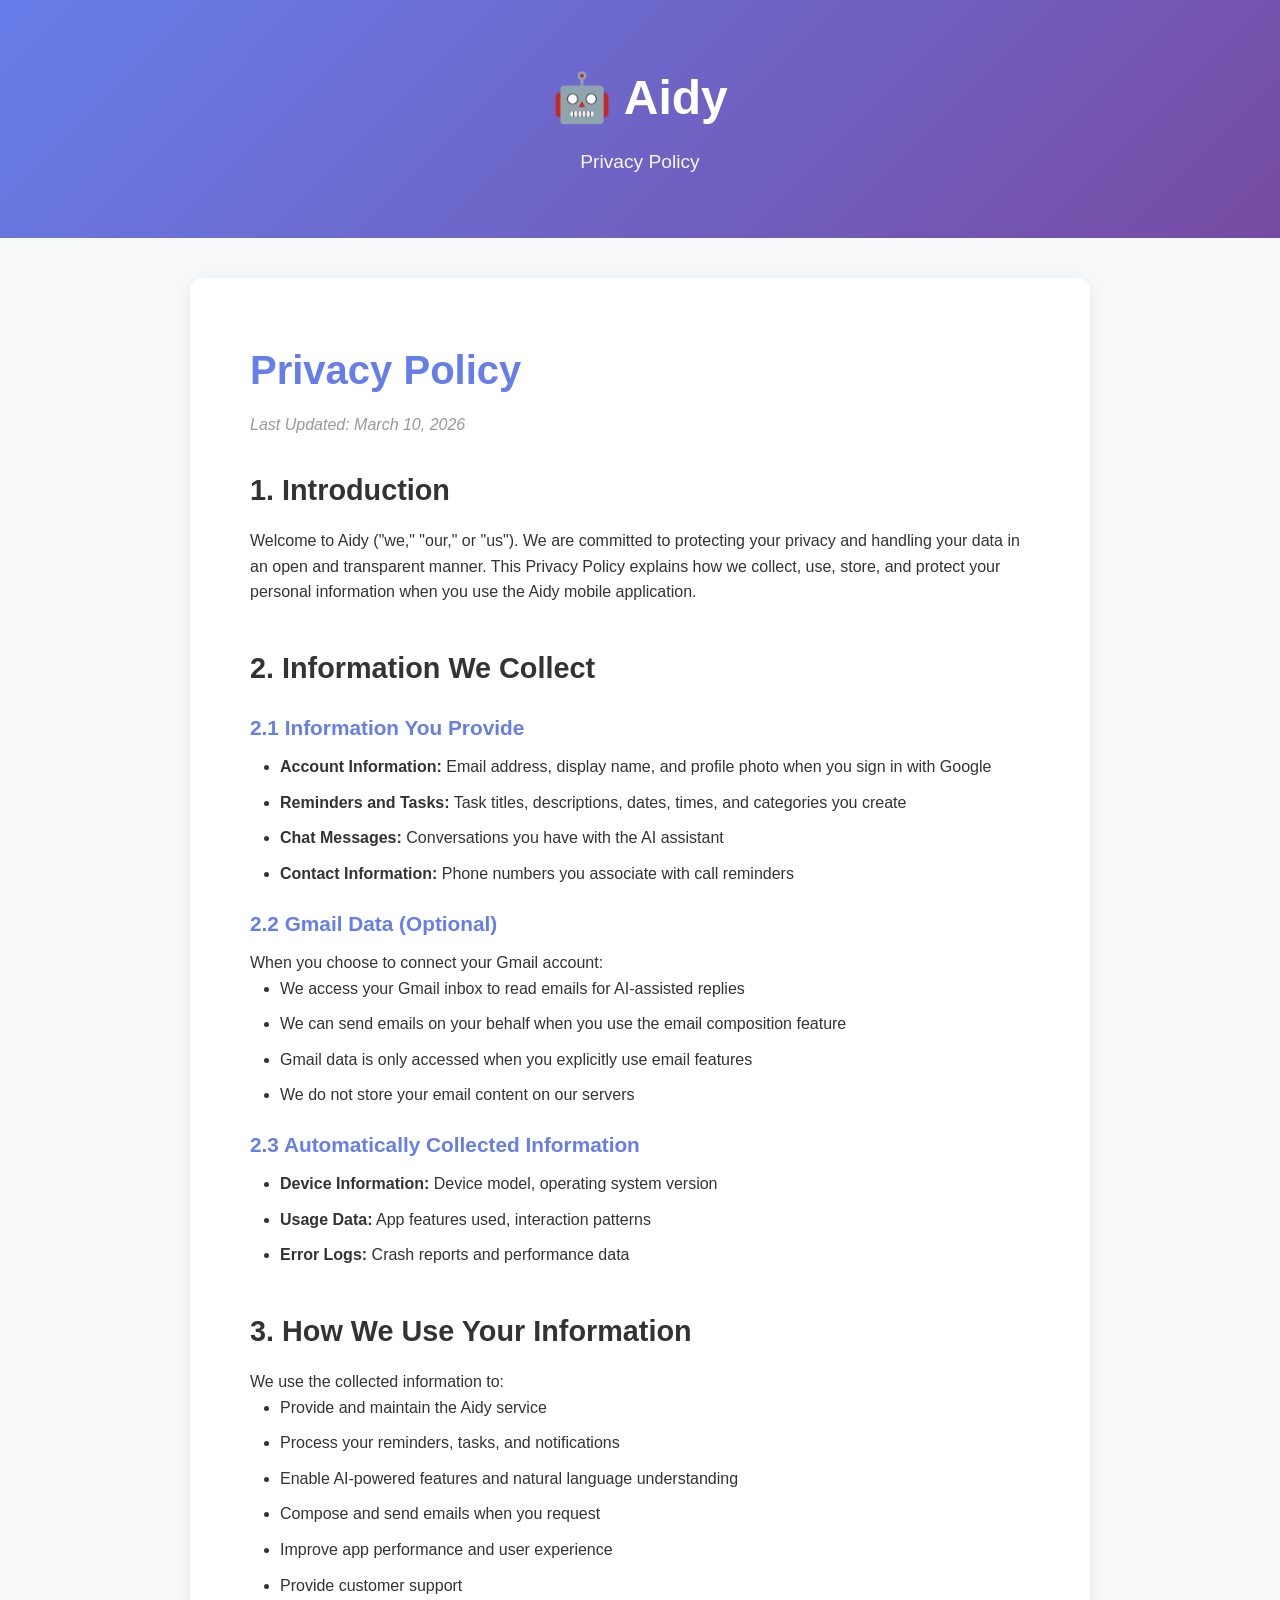
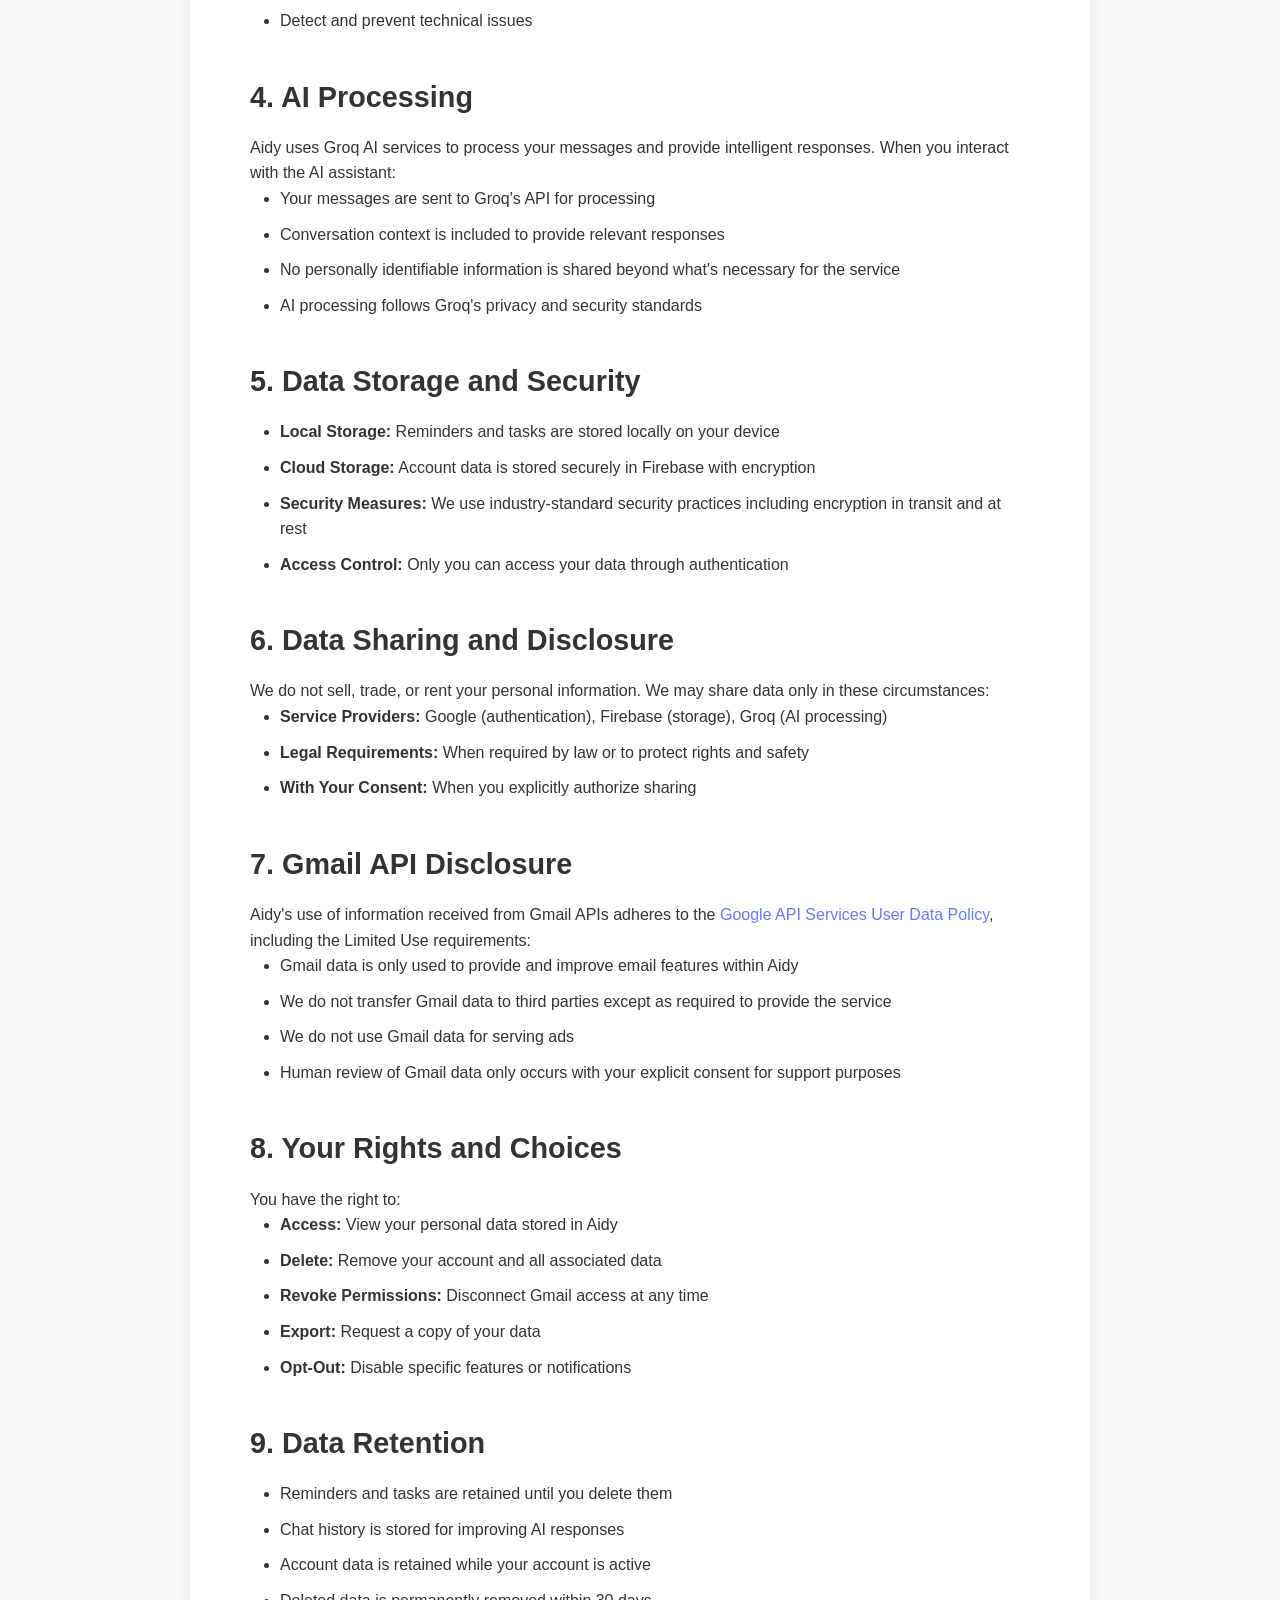
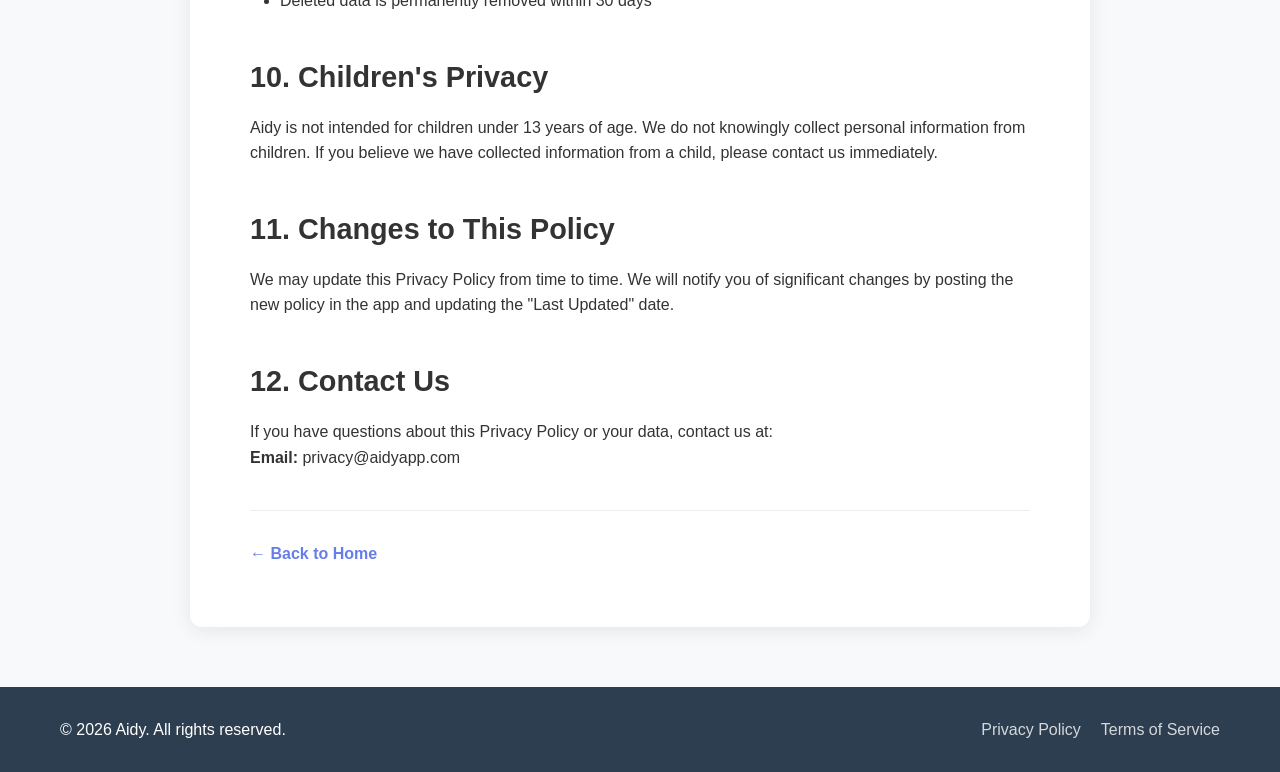
==== privacy.html @ 5ddad7a0 "Initial Aidy website deployment with privacy policy and terms" ====
<!DOCTYPE html>
<html lang="en">
<head>
    <meta charset="UTF-8">
    <meta name="viewport" content="width=device-width, initial-scale=1.0">
    <title>Privacy Policy - Aidy</title>
    <link rel="stylesheet" href="style.css">
</head>
<body>
    <header>
        <div class="container">
            <h1><a href="index.html" style="text-decoration: none; color: inherit;">🤖 Aidy</a></h1>
            <p class="tagline">Privacy Policy</p>
        </div>
    </header>

    <main class="container legal-content">
        <h2>Privacy Policy</h2>
        <p class="last-updated">Last Updated: March 10, 2026</p>

        <section>
            <h3>1. Introduction</h3>
            <p>
                Welcome to Aidy ("we," "our," or "us"). We are committed to protecting your privacy 
                and handling your data in an open and transparent manner. This Privacy Policy explains 
                how we collect, use, store, and protect your personal information when you use the 
                Aidy mobile application.
            </p>
        </section>

        <section>
            <h3>2. Information We Collect</h3>
            
            <h4>2.1 Information You Provide</h4>
            <ul>
                <li><strong>Account Information:</strong> Email address, display name, and profile photo when you sign in with Google</li>
                <li><strong>Reminders and Tasks:</strong> Task titles, descriptions, dates, times, and categories you create</li>
                <li><strong>Chat Messages:</strong> Conversations you have with the AI assistant</li>
                <li><strong>Contact Information:</strong> Phone numbers you associate with call reminders</li>
            </ul>

            <h4>2.2 Gmail Data (Optional)</h4>
            <p>When you choose to connect your Gmail account:</p>
            <ul>
                <li>We access your Gmail inbox to read emails for AI-assisted replies</li>
                <li>We can send emails on your behalf when you use the email composition feature</li>
                <li>Gmail data is only accessed when you explicitly use email features</li>
                <li>We do not store your email content on our servers</li>
            </ul>

            <h4>2.3 Automatically Collected Information</h4>
            <ul>
                <li><strong>Device Information:</strong> Device model, operating system version</li>
                <li><strong>Usage Data:</strong> App features used, interaction patterns</li>
                <li><strong>Error Logs:</strong> Crash reports and performance data</li>
            </ul>
        </section>

        <section>
            <h3>3. How We Use Your Information</h3>
            <p>We use the collected information to:</p>
            <ul>
                <li>Provide and maintain the Aidy service</li>
                <li>Process your reminders, tasks, and notifications</li>
                <li>Enable AI-powered features and natural language understanding</li>
                <li>Compose and send emails when you request</li>
                <li>Improve app performance and user experience</li>
                <li>Provide customer support</li>
                <li>Detect and prevent technical issues</li>
            </ul>
        </section>

        <section>
            <h3>4. AI Processing</h3>
            <p>
                Aidy uses Groq AI services to process your messages and provide intelligent responses. 
                When you interact with the AI assistant:
            </p>
            <ul>
                <li>Your messages are sent to Groq's API for processing</li>
                <li>Conversation context is included to provide relevant responses</li>
                <li>No personally identifiable information is shared beyond what's necessary for the service</li>
                <li>AI processing follows Groq's privacy and security standards</li>
            </ul>
        </section>

        <section>
            <h3>5. Data Storage and Security</h3>
            <ul>
                <li><strong>Local Storage:</strong> Reminders and tasks are stored locally on your device</li>
                <li><strong>Cloud Storage:</strong> Account data is stored securely in Firebase with encryption</li>
                <li><strong>Security Measures:</strong> We use industry-standard security practices including encryption in transit and at rest</li>
                <li><strong>Access Control:</strong> Only you can access your data through authentication</li>
            </ul>
        </section>

        <section>
            <h3>6. Data Sharing and Disclosure</h3>
            <p>We do not sell, trade, or rent your personal information. We may share data only in these circumstances:</p>
            <ul>
                <li><strong>Service Providers:</strong> Google (authentication), Firebase (storage), Groq (AI processing)</li>
                <li><strong>Legal Requirements:</strong> When required by law or to protect rights and safety</li>
                <li><strong>With Your Consent:</strong> When you explicitly authorize sharing</li>
            </ul>
        </section>

        <section>
            <h3>7. Gmail API Disclosure</h3>
            <p>Aidy's use of information received from Gmail APIs adheres to the <a href="https://developers.google.com/terms/api-services-user-data-policy" target="_blank">Google API Services User Data Policy</a>, including the Limited Use requirements:</p>
            <ul>
                <li>Gmail data is only used to provide and improve email features within Aidy</li>
                <li>We do not transfer Gmail data to third parties except as required to provide the service</li>
                <li>We do not use Gmail data for serving ads</li>
                <li>Human review of Gmail data only occurs with your explicit consent for support purposes</li>
            </ul>
        </section>

        <section>
            <h3>8. Your Rights and Choices</h3>
            <p>You have the right to:</p>
            <ul>
                <li><strong>Access:</strong> View your personal data stored in Aidy</li>
                <li><strong>Delete:</strong> Remove your account and all associated data</li>
                <li><strong>Revoke Permissions:</strong> Disconnect Gmail access at any time</li>
                <li><strong>Export:</strong> Request a copy of your data</li>
                <li><strong>Opt-Out:</strong> Disable specific features or notifications</li>
            </ul>
        </section>

        <section>
            <h3>9. Data Retention</h3>
            <ul>
                <li>Reminders and tasks are retained until you delete them</li>
                <li>Chat history is stored for improving AI responses</li>
                <li>Account data is retained while your account is active</li>
                <li>Deleted data is permanently removed within 30 days</li>
            </ul>
        </section>

        <section>
            <h3>10. Children's Privacy</h3>
            <p>
                Aidy is not intended for children under 13 years of age. We do not knowingly collect 
                personal information from children. If you believe we have collected information from 
                a child, please contact us immediately.
            </p>
        </section>

        <section>
            <h3>11. Changes to This Policy</h3>
            <p>
                We may update this Privacy Policy from time to time. We will notify you of significant 
                changes by posting the new policy in the app and updating the "Last Updated" date.
            </p>
        </section>

        <section>
            <h3>12. Contact Us</h3>
            <p>If you have questions about this Privacy Policy or your data, contact us at:</p>
            <p>
                <strong>Email:</strong> privacy@aidyapp.com<br>
            </p>
        </section>

        <div class="back-link">
            <a href="index.html">← Back to Home</a>
        </div>
    </main>

    <footer>
        <div class="container">
            <p>&copy; 2026 Aidy. All rights reserved.</p>
            <div class="footer-links">
                <a href="privacy.html">Privacy Policy</a>
                <a href="terms.html">Terms of Service</a>
            </div>
        </div>
    </footer>
</body>
</html>
---- style.css ----
* {
    margin: 0;
    padding: 0;
    box-sizing: border-box;
}

body {
    font-family: -apple-system, BlinkMacSystemFont, 'Segoe UI', Roboto, Oxygen, Ubuntu, Cantarell, sans-serif;
    line-height: 1.6;
    color: #333;
    background: #f8f9fa;
}

.container {
    max-width: 1200px;
    margin: 0 auto;
    padding: 0 20px;
}

/* Header */
header {
    background: linear-gradient(135deg, #667eea 0%, #764ba2 100%);
    color: white;
    padding: 60px 0;
    text-align: center;
}

header h1 {
    font-size: 3rem;
    margin-bottom: 10px;
}

.tagline {
    font-size: 1.2rem;
    opacity: 0.95;
}

/* Hero Section */
.hero {
    background: white;
    padding: 60px 40px;
    text-align: center;
    margin: 40px 0;
    border-radius: 12px;
    box-shadow: 0 4px 20px rgba(0,0,0,0.08);
}

.hero h2 {
    font-size: 2.5rem;
    margin-bottom: 20px;
    color: #667eea;
}

.hero-description {
    font-size: 1.2rem;
    color: #666;
    max-width: 800px;
    margin: 0 auto;
}

/* Features */
.features {
    background: white;
    padding: 60px 40px;
    margin: 40px 0;
    border-radius: 12px;
    box-shadow: 0 4px 20px rgba(0,0,0,0.08);
}

.features h3 {
    font-size: 2rem;
    margin-bottom: 40px;
    text-align: center;
    color: #333;
}

.feature-grid {
    display: grid;
    grid-template-columns: repeat(auto-fit, minmax(300px, 1fr));
    gap: 30px;
}

.feature-card {
    padding: 30px;
    background: #f8f9fa;
    border-radius: 8px;
    transition: transform 0.2s;
}

.feature-card:hover {
    transform: translateY(-5px);
}

.feature-card .icon {
    font-size: 3rem;
    margin-bottom: 15px;
}

.feature-card h4 {
    font-size: 1.3rem;
    margin-bottom: 10px;
    color: #667eea;
}

.feature-card p {
    color: #666;
}

/* Privacy Section */
.privacy-section {
    background: white;
    padding: 60px 40px;
    text-align: center;
    margin: 40px 0;
    border-radius: 12px;
    box-shadow: 0 4px 20px rgba(0,0,0,0.08);
}

.privacy-section h3 {
    font-size: 2rem;
    margin-bottom: 20px;
    color: #333;
}

.privacy-section p {
    font-size: 1.1rem;
    color: #666;
    max-width: 800px;
    margin: 0 auto 30px;
}

.links {
    display: flex;
    gap: 20px;
    justify-content: center;
    flex-wrap: wrap;
}

.link-button {
    display: inline-block;
    padding: 12px 30px;
    background: #667eea;
    color: white;
    text-decoration: none;
    border-radius: 8px;
    transition: background 0.3s;
}

.link-button:hover {
    background: #5568d3;
}

/* Download Section */
.download-section {
    background: linear-gradient(135deg, #667eea 0%, #764ba2 100%);
    color: white;
    padding: 60px 40px;
    text-align: center;
    margin: 40px 0;
    border-radius: 12px;
}

.download-section h3 {
    font-size: 2rem;
    margin-bottom: 15px;
}

.download-section p {
    font-size: 1.1rem;
    margin-bottom: 30px;
    opacity: 0.95;
}

.cta-button {
    display: inline-block;
    padding: 15px 40px;
    background: white;
    color: #667eea;
    text-decoration: none;
    border-radius: 30px;
    font-weight: bold;
    font-size: 1.1rem;
    transition: transform 0.2s;
}

.cta-button:hover {
    transform: scale(1.05);
}

/* Legal Content */
.legal-content {
    background: white;
    padding: 60px;
    margin: 40px auto;
    border-radius: 12px;
    box-shadow: 0 4px 20px rgba(0,0,0,0.08);
    max-width: 900px;
}

.legal-content h2 {
    font-size: 2.5rem;
    margin-bottom: 10px;
    color: #667eea;
}

.last-updated {
    color: #999;
    font-style: italic;
    margin-bottom: 30px;
}

.legal-content section {
    margin-bottom: 40px;
}

.legal-content h3 {
    font-size: 1.8rem;
    margin-bottom: 15px;
    color: #333;
}

.legal-content h4 {
    font-size: 1.3rem;
    margin: 20px 0 10px;
    color: #667eea;
}

.legal-content ul {
    margin-left: 30px;
    margin-bottom: 15px;
}

.legal-content li {
    margin-bottom: 10px;
}

.legal-content a {
    color: #667eea;
    text-decoration: none;
}

.legal-content a:hover {
    text-decoration: underline;
}

.back-link {
    margin-top: 40px;
    padding-top: 30px;
    border-top: 1px solid #eee;
}

.back-link a {
    color: #667eea;
    text-decoration: none;
    font-weight: 600;
}

/* Footer */
footer {
    background: #2c3e50;
    color: white;
    padding: 30px 0;
    margin-top: 60px;
}

footer .container {
    display: flex;
    justify-content: space-between;
    align-items: center;
    flex-wrap: wrap;
    gap: 20px;
}

.footer-links {
    display: flex;
    gap: 20px;
}

.footer-links a {
    color: white;
    text-decoration: none;
    opacity: 0.8;
}

.footer-links a:hover {
    opacity: 1;
}

/* Responsive */
@media (max-width: 768px) {
    header h1 {
        font-size: 2rem;
    }
    
    .hero h2 {
        font-size: 1.8rem;
    }
    
    .feature-grid {
        grid-template-columns: 1fr;
    }
    
    .legal-content {
        padding: 30px 20px;
    }
    
    footer .container {
        flex-direction: column;
        text-align: center;
    }
}
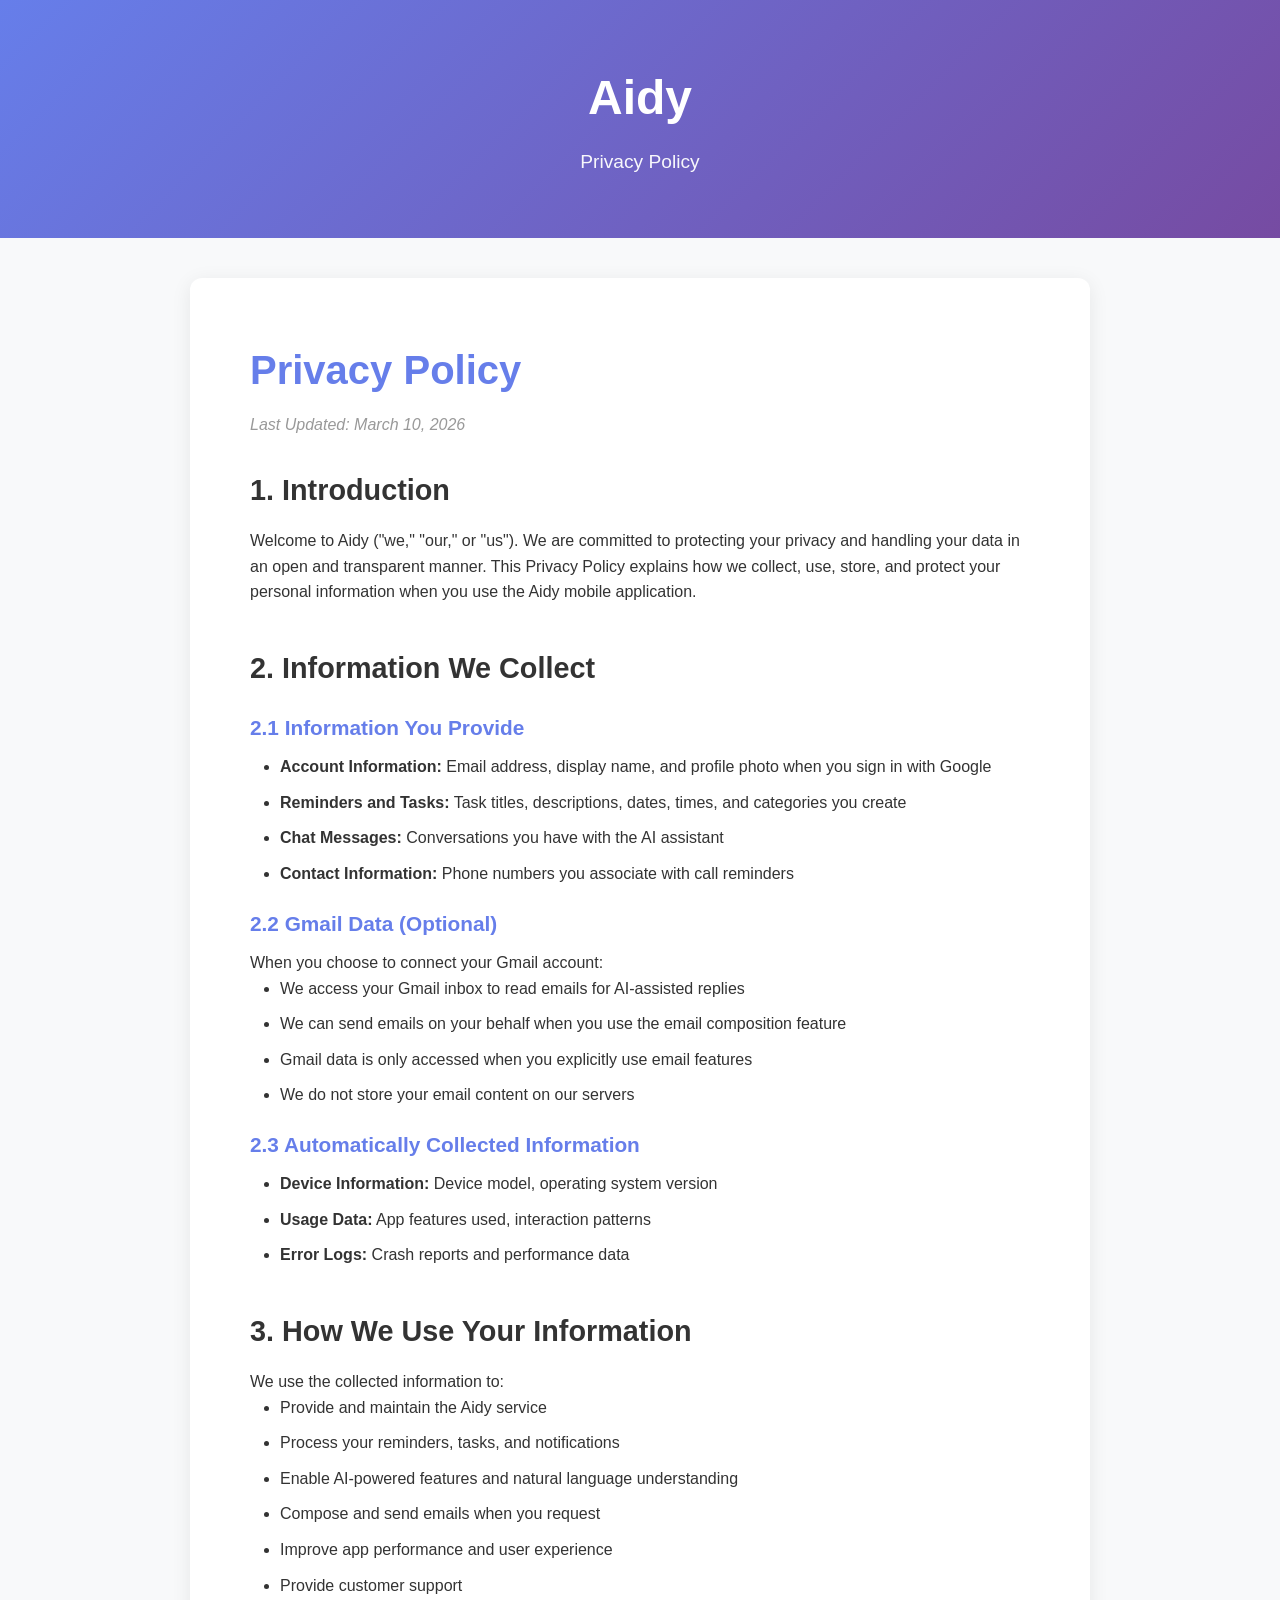
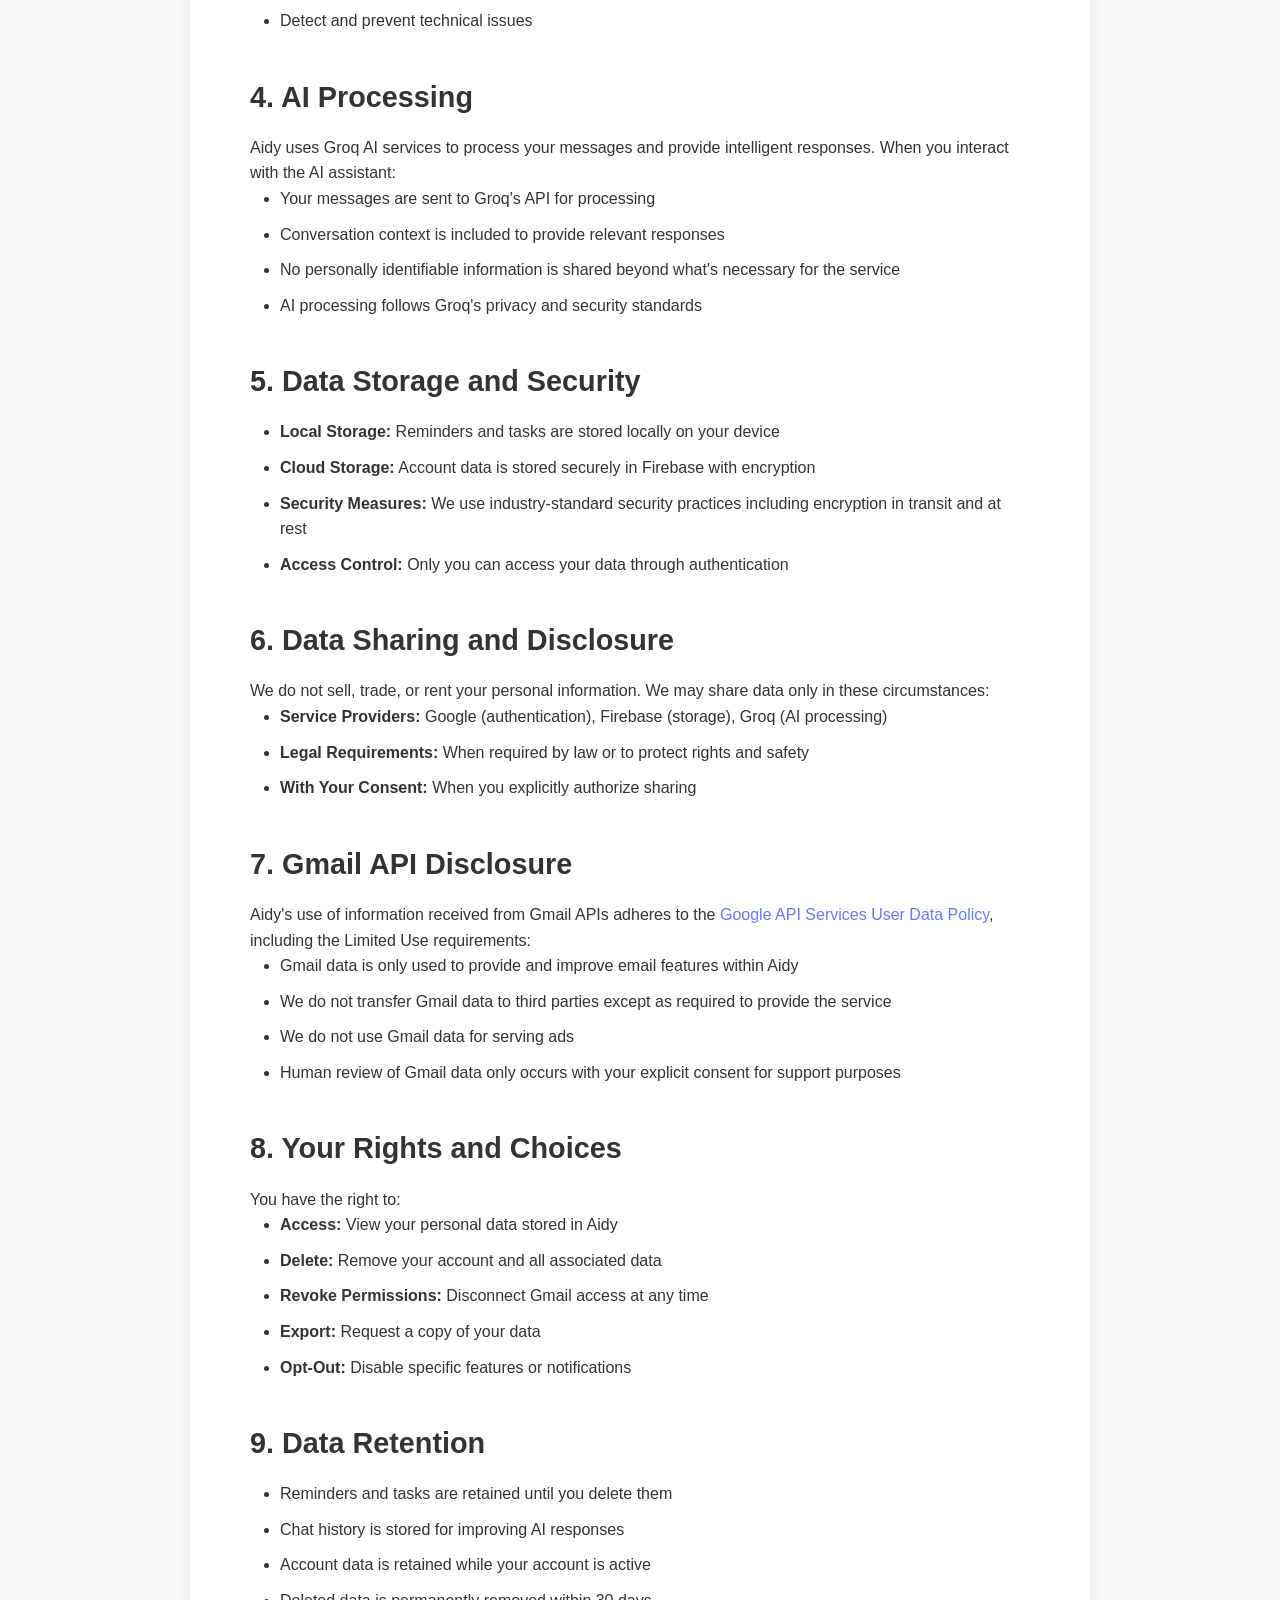
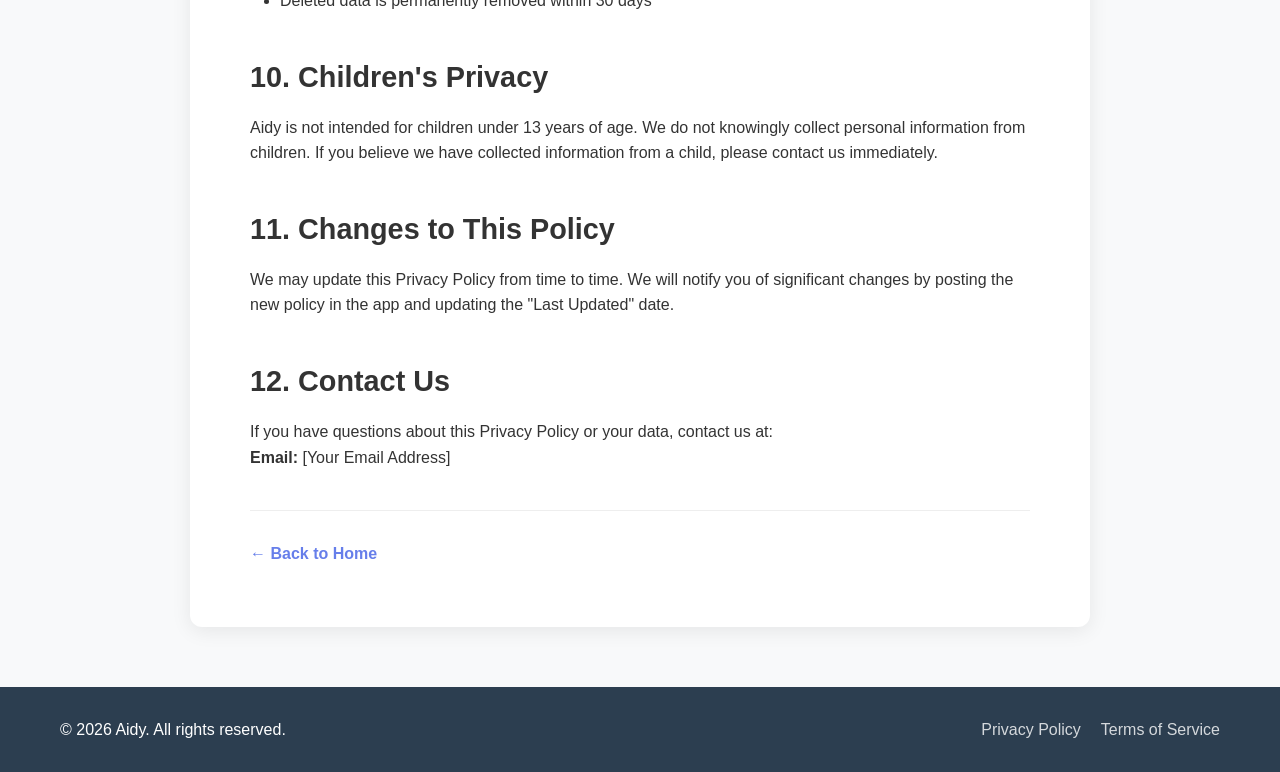
==== commit 874f42f2: "Remove robot emoji and update contact emails" ====
--- a/privacy.html
+++ b/privacy.html
@@ -9,7 +9,7 @@
 <body>
     <header>
         <div class="container">
-            <h1><a href="index.html" style="text-decoration: none; color: inherit;">🤖 Aidy</a></h1>
+            <h1><a href="index.html" style="text-decoration: none; color: inherit;">Aidy</a></h1>
             <p class="tagline">Privacy Policy</p>
         </div>
     </header>
@@ -158,7 +158,7 @@
             <h3>12. Contact Us</h3>
             <p>If you have questions about this Privacy Policy or your data, contact us at:</p>
             <p>
-                <strong>Email:</strong> privacy@aidyapp.com<br>
+                <strong>Email:</strong> [Your Email Address]<br>
             </p>
         </section>
 
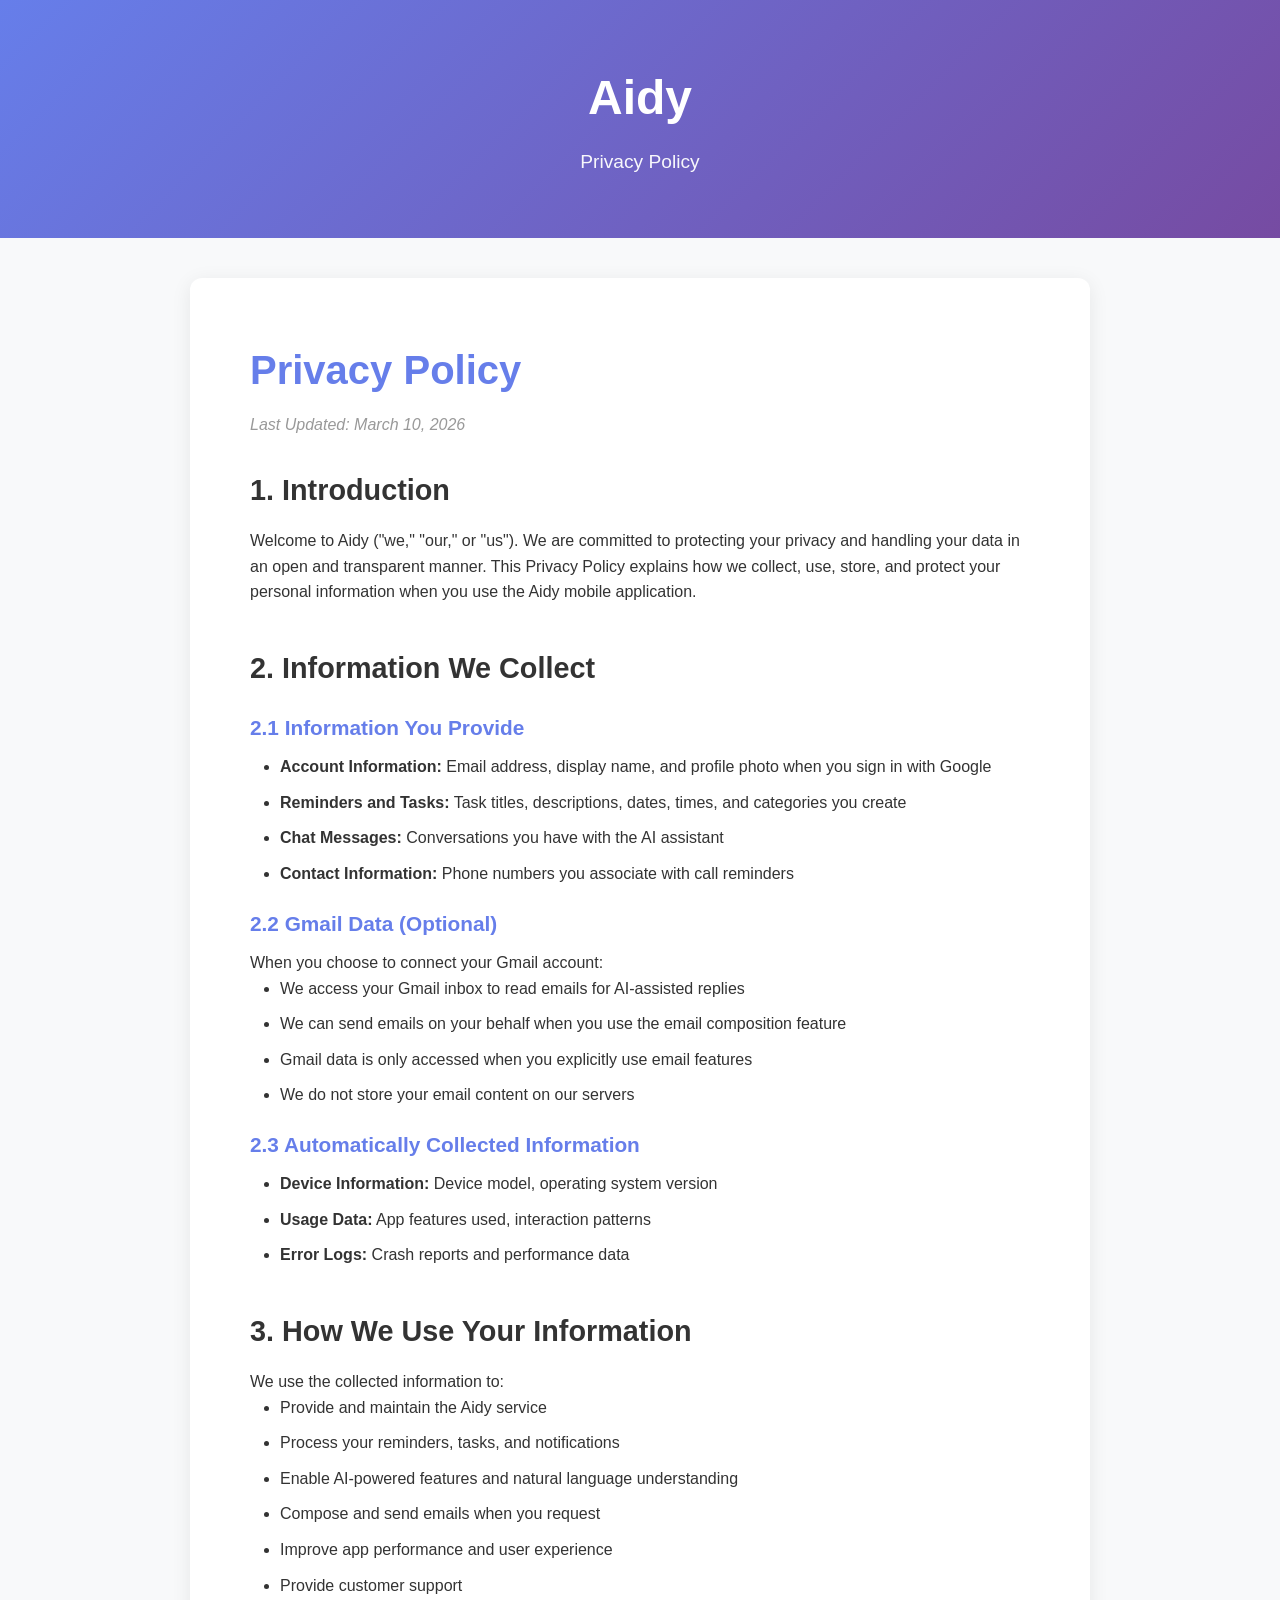
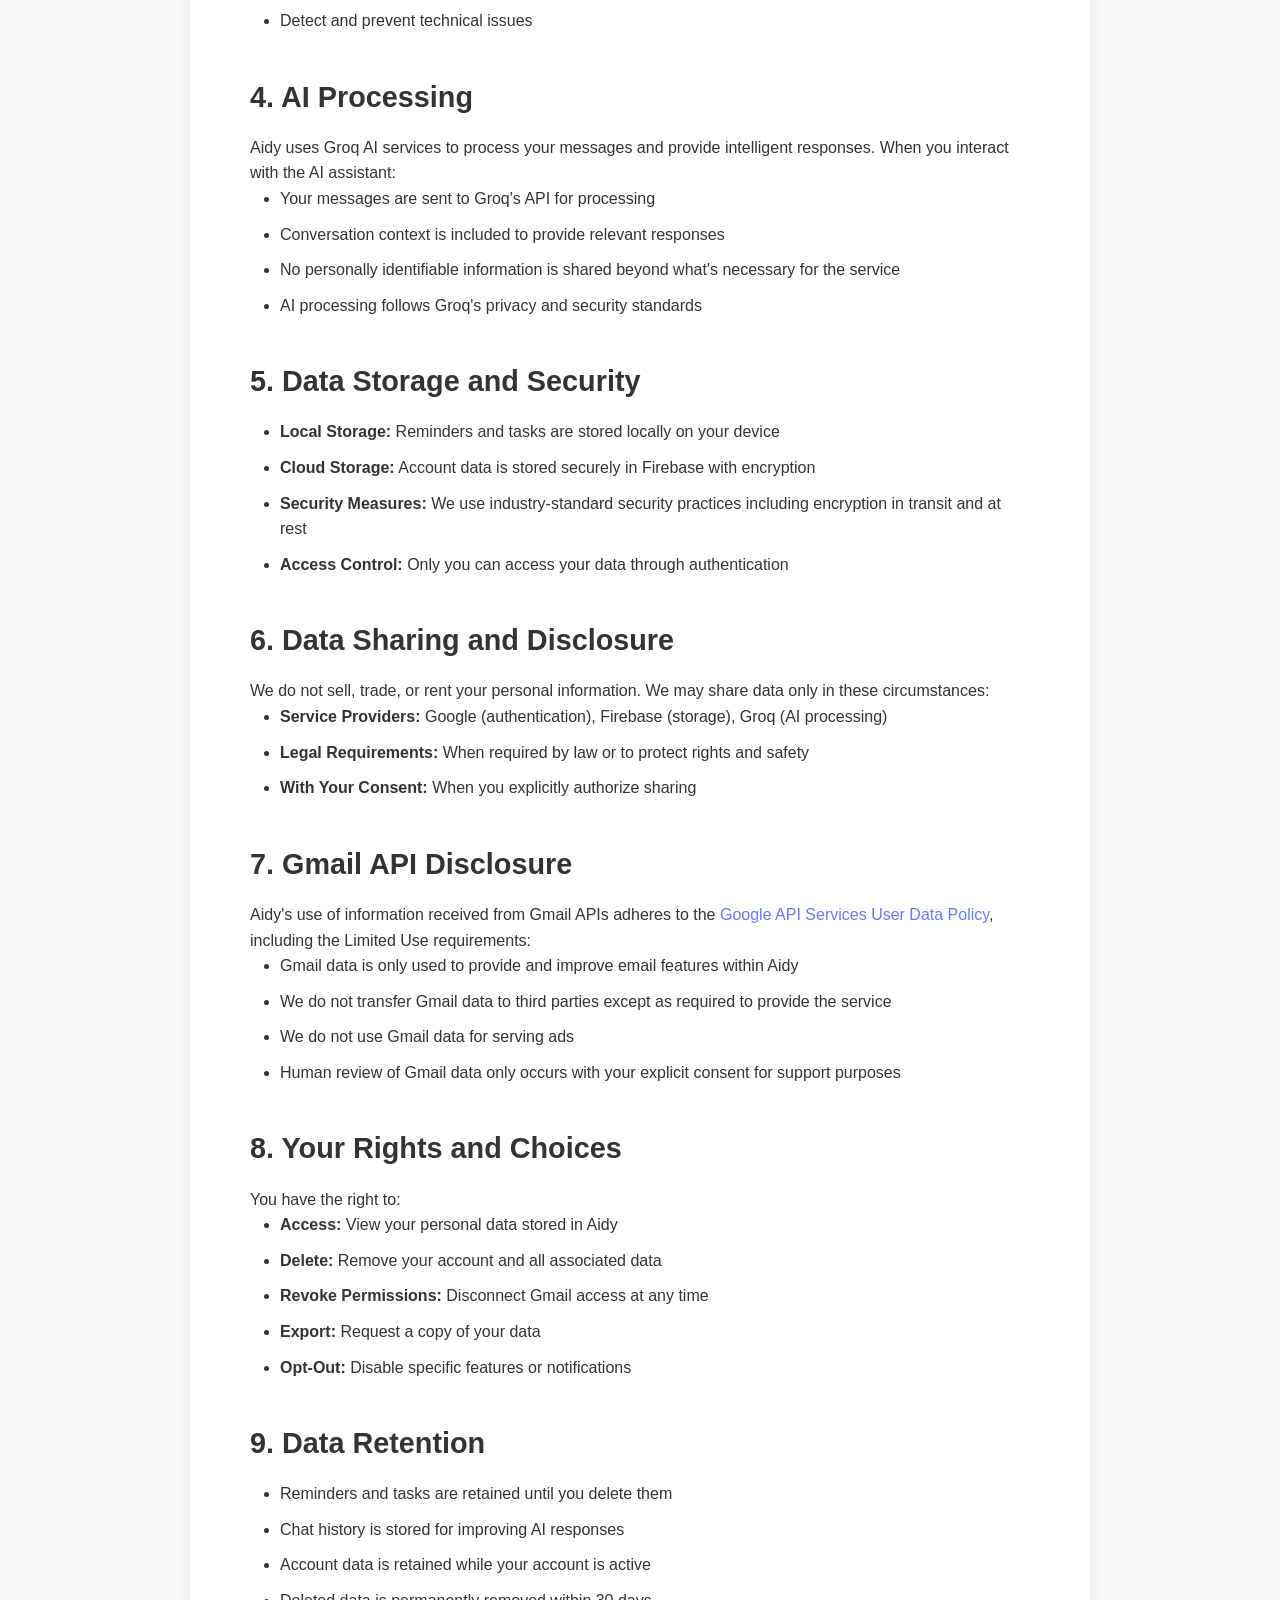
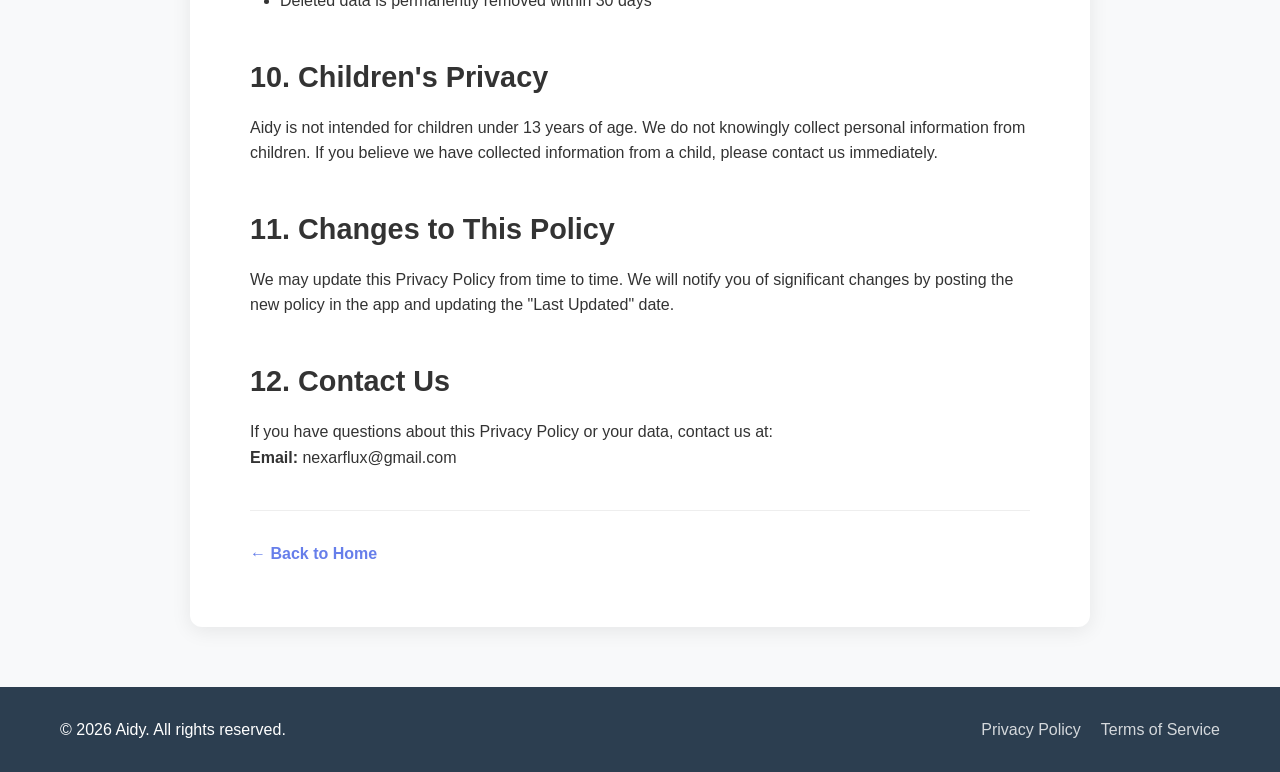
==== commit cc7439e7: "Update contact email to nexarflux@gmail.com" ====
--- a/privacy.html
+++ b/privacy.html
@@ -158,7 +158,7 @@
             <h3>12. Contact Us</h3>
             <p>If you have questions about this Privacy Policy or your data, contact us at:</p>
             <p>
-                <strong>Email:</strong> [Your Email Address]<br>
+                <strong>Email:</strong> nexarflux@gmail.com<br>
             </p>
         </section>
 
